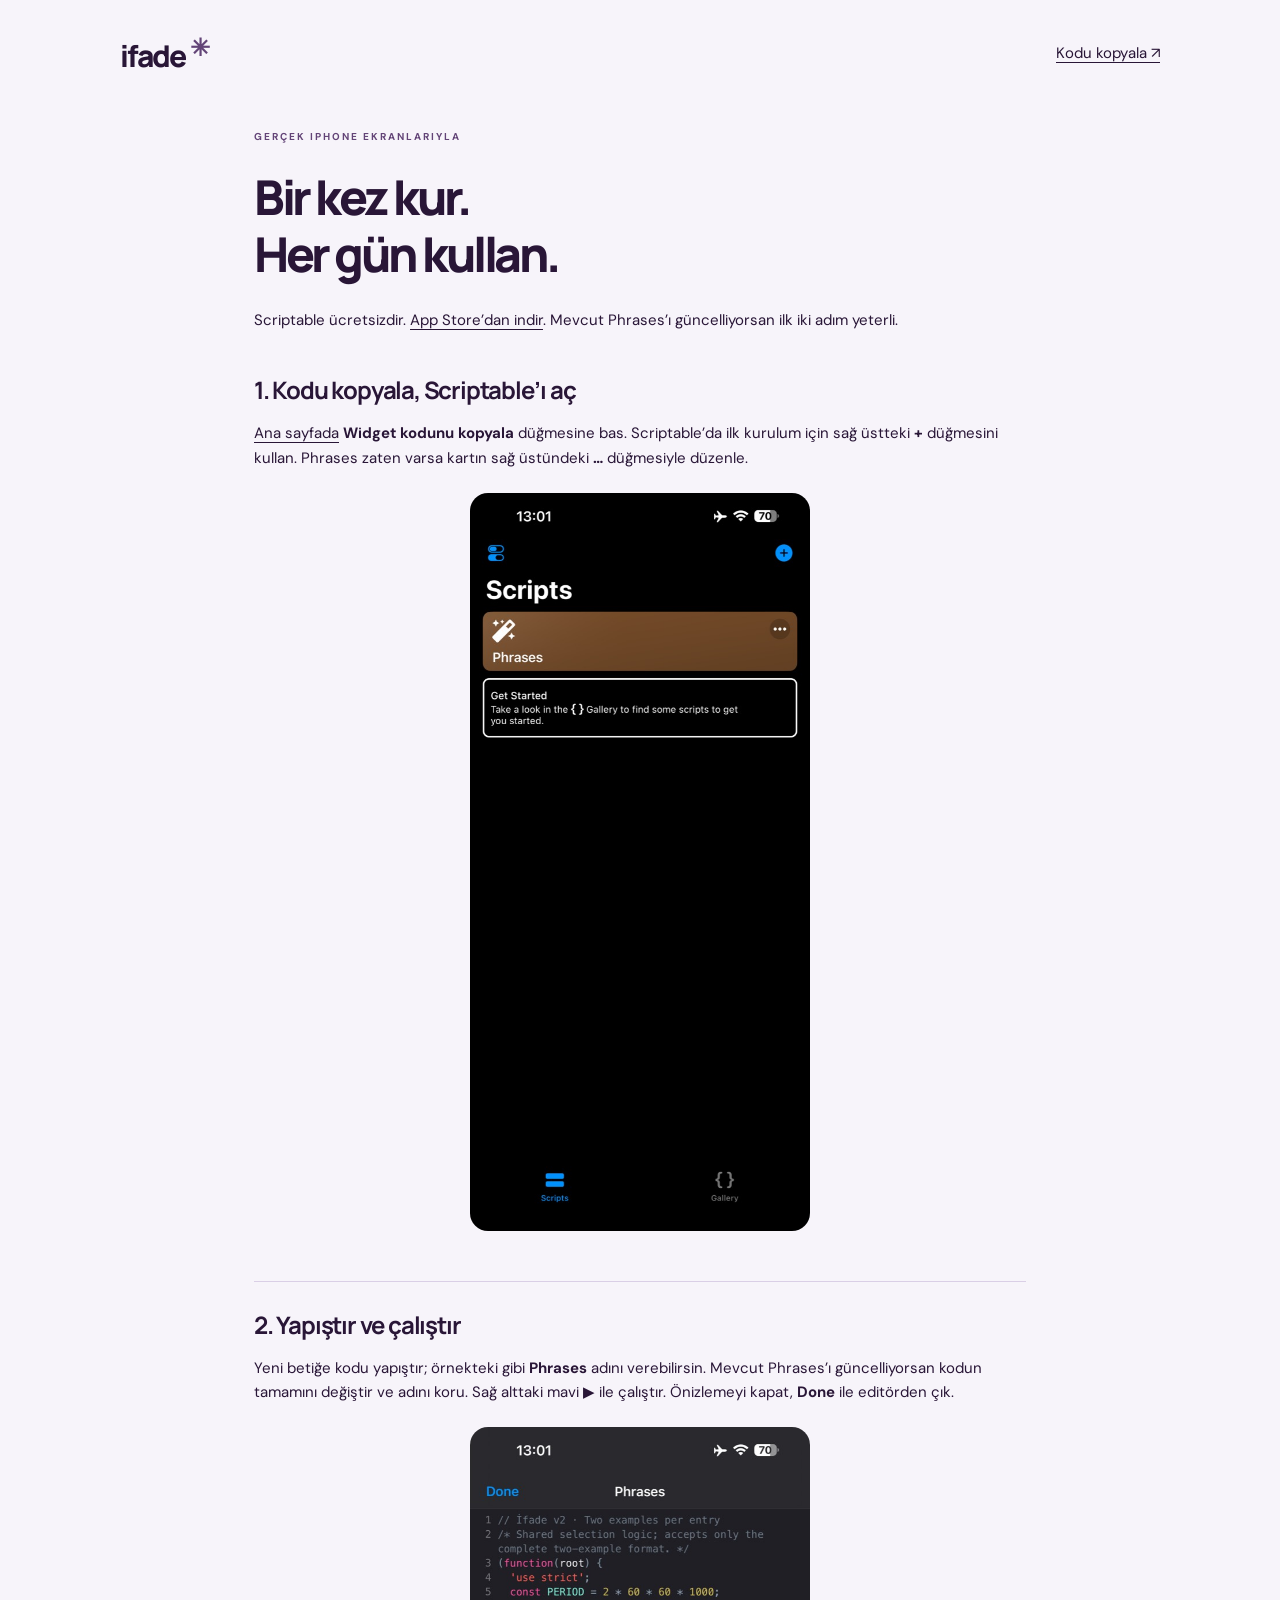
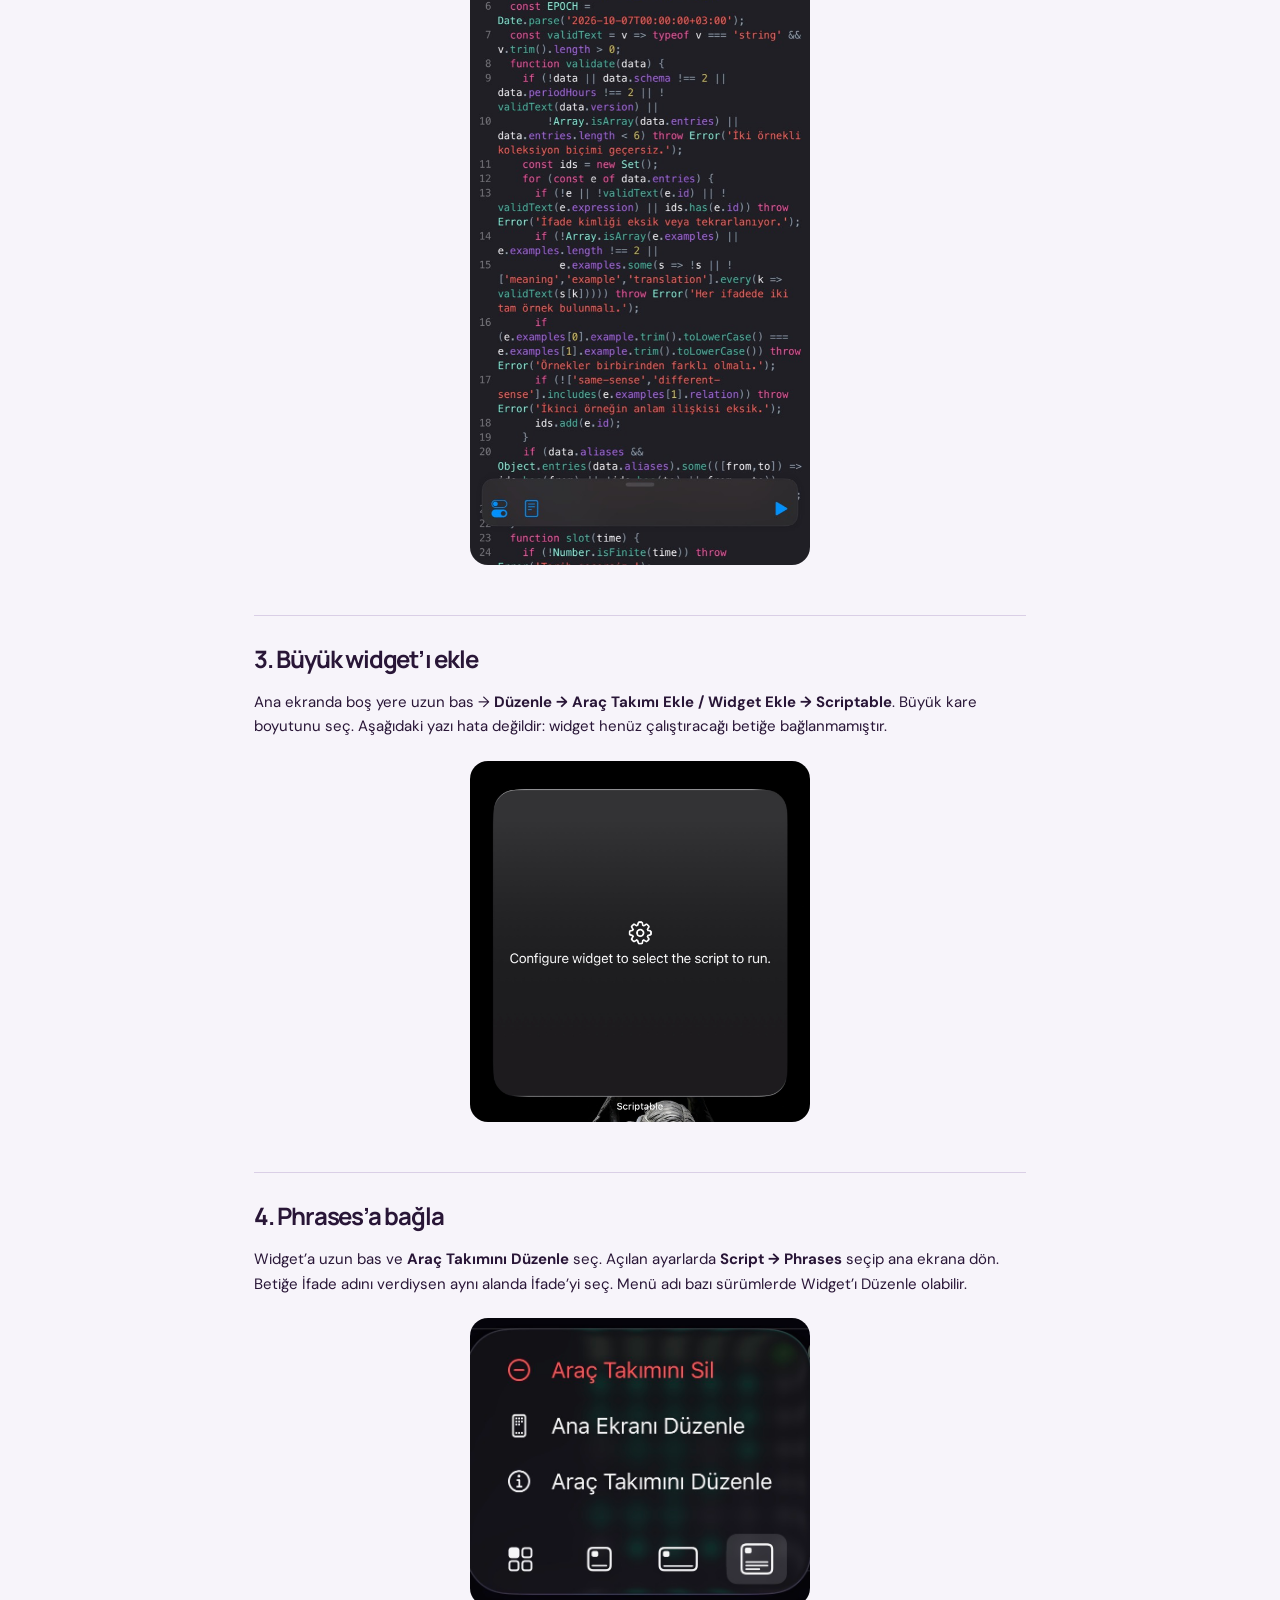
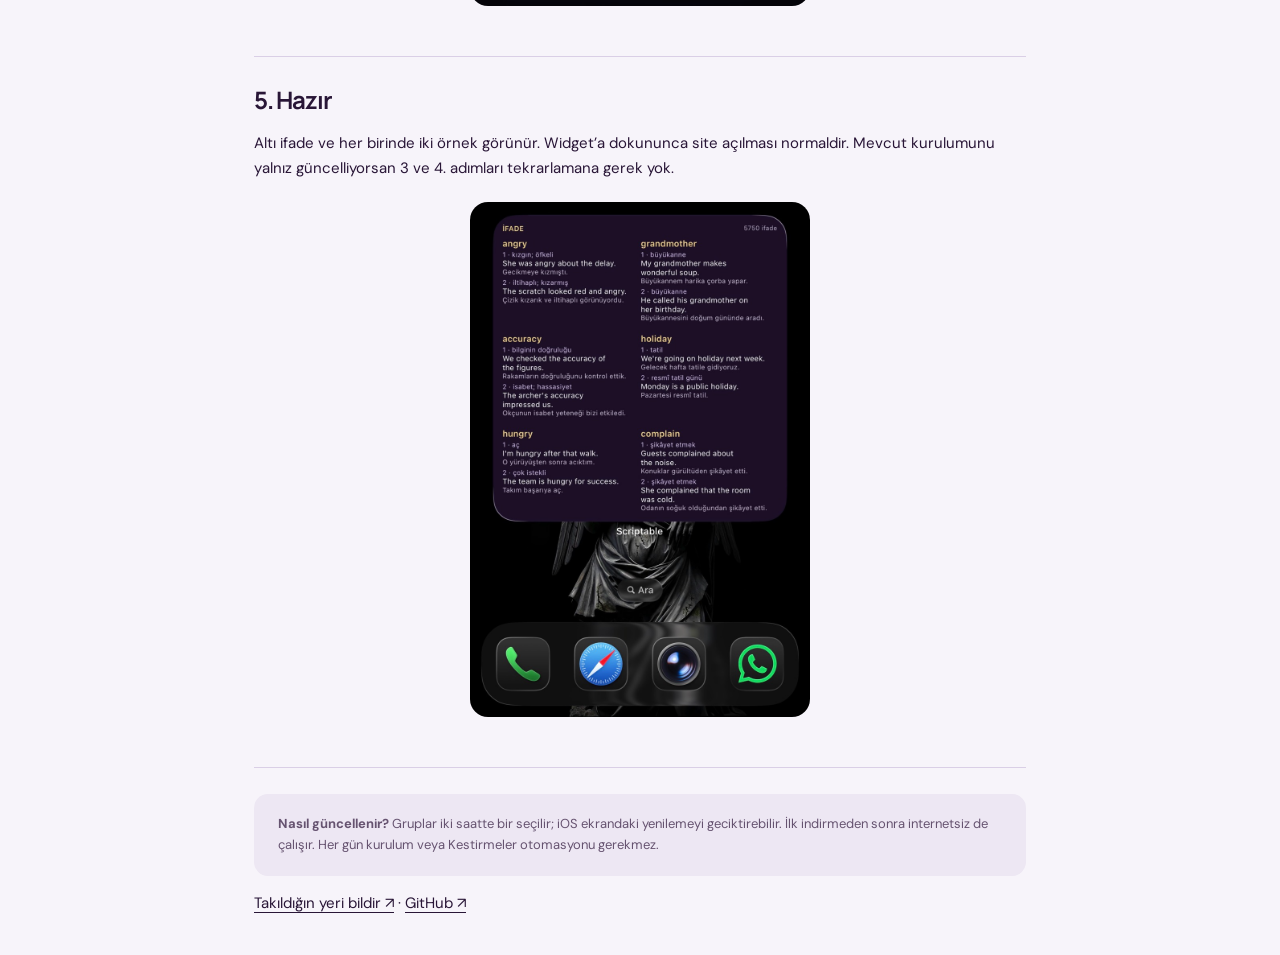
==== kurulum-gorselli.html @ 699767af "Add illustrated iPhone setup using real screenshots Add a five-step mobile guide, explain the unconf" ====
<!doctype html><html lang="tr"><head><meta charset="utf-8"><meta name="viewport" content="width=device-width,initial-scale=1"><title>İfade — Görselli iPhone kurulumu</title><link rel="stylesheet" href="widget-site-v2.css?v=20261010b"><style>main{max-width:820px;margin:auto;padding:24px}article{padding:28px 0;border-bottom:1px solid #dacfe6}article img{display:block;width:100%;max-width:340px;height:auto;border-radius:18px;margin:22px auto}p{line-height:1.65}h1{font-size:clamp(30px,6vw,48px);line-height:1.2}h2{font-size:24px}.note{margin-top:26px}</style></head><body><header class="nav"><a class="brand" href="./">ifade<sup>✳</sup></a><a href="./#kurulum">Kodu kopyala ↗</a></header><main><p class="eyebrow">GERÇEK IPHONE EKRANLARIYLA</p><h1>Bir kez kur.<br>Her gün kullan.</h1><p>Scriptable ücretsizdir. <a href="https://apps.apple.com/app/scriptable/id1405459188">App Store’dan indir</a>. Mevcut Phrases’ı güncelliyorsan ilk iki adım yeterli.</p><article><h2>1. Kodu kopyala, Scriptable’ı aç</h2><p><a href="./#kurulum">Ana sayfada</a> <strong>Widget kodunu kopyala</strong> düğmesine bas. Scriptable’da ilk kurulum için sağ üstteki <strong>+</strong> düğmesini kullan. Phrases zaten varsa kartın sağ üstündeki <strong>…</strong> düğmesiyle düzenle.</p><img src="setup-scripts.jpg" alt="Scriptable betik listesi: sağ üstte artı ve Phrases kartında üç nokta" loading="lazy"></article><article><h2>2. Yapıştır ve çalıştır</h2><p>Yeni betiğe kodu yapıştır; örnekteki gibi <strong>Phrases</strong> adını verebilirsin. Mevcut Phrases’ı güncelliyorsan kodun tamamını değiştir ve adını koru. Sağ alttaki mavi <strong>▶</strong> ile çalıştır. Önizlemeyi kapat, <strong>Done</strong> ile editörden çık.</p><img src="setup-editor.jpg" alt="Phrases kod editörü, Done ve sağ altta mavi çalıştır düğmesi" loading="lazy"></article><article><h2>3. Büyük widget’ı ekle</h2><p>Ana ekranda boş yere uzun bas → <strong>Düzenle → Araç Takımı Ekle / Widget Ekle → Scriptable</strong>. Büyük kare boyutunu seç. Aşağıdaki yazı hata değildir: widget henüz çalıştıracağı betiğe bağlanmamıştır.</p><img src="setup-unconfigured.jpg" alt="Script seçilmemiş büyük Scriptable widget’ı ve yapılandırma mesajı" loading="lazy"></article><article><h2>4. Phrases’a bağla</h2><p>Widget’a uzun bas ve <strong>Araç Takımını Düzenle</strong> seç. Açılan ayarlarda <strong>Script → Phrases</strong> seçip ana ekrana dön. Betiğe İfade adını verdiysen aynı alanda İfade’yi seç. Menü adı bazı sürümlerde Widget’ı Düzenle olabilir.</p><img src="setup-widget-menu.jpg" alt="Widget’a uzun basınca açılan Araç Takımını Düzenle menüsü" loading="lazy"></article><article><h2>5. Hazır</h2><p>Altı ifade ve her birinde iki örnek görünür. Widget’a dokununca site açılması normaldir. Mevcut kurulumunu yalnız güncelliyorsan 3 ve 4. adımları tekrarlamana gerek yok.</p><img src="widget-iphone.jpg" alt="iPhone ana ekranındaki çalışan altı ifadeli widget" loading="lazy"></article><aside class="note"><strong>Nasıl güncellenir?</strong> Gruplar iki saatte bir seçilir; iOS ekrandaki yenilemeyi geciktirebilir. İlk indirmeden sonra internetsiz de çalışır. Her gün kurulum veya Kestirmeler otomasyonu gerekmez.</aside><p><a href="./#geri-bildirim">Takıldığın yeri bildir ↗</a> · <a href="https://github.com/kuurtali/uc-ifade">GitHub ↗</a></p></main></body></html>
---- widget-site-v2.css ----
@import url('https://fonts.googleapis.com/css2?family=DM+Sans:wght@400;500;600;700&family=Manrope:wght@400;500;600;700;800&display=swap');
:root{--bg:#f7f4fa;--ink:#291637;--muted:#796b81;--purple:#634477;--gold:#edcf83;--line:#e2d9e9}*{box-sizing:border-box}html{scroll-behavior:smooth;scroll-padding-top:30px}body{margin:0;background:var(--bg);color:var(--ink);font:15px/1.6 'DM Sans',system-ui,sans-serif}a{color:inherit;text-underline-offset:4px}button,input,textarea{font:inherit}button,a{touch-action:manipulation}button{cursor:pointer}button:disabled{cursor:wait;opacity:.65}button:focus-visible,a:focus-visible,input:focus-visible,summary:focus-visible{outline:3px solid #a17cbb;outline-offset:5px}.nav,main,footer{max-width:1120px;margin:auto;padding:0 40px}.nav{display:flex;align-items:center;justify-content:space-between;height:105px}.brand{font:800 30px 'Manrope',sans-serif;letter-spacing:-2px;text-decoration:none}.brand sup{font-size:24px;color:var(--purple);margin-left:5px}.nav nav{display:flex;gap:28px;align-items:center}.nav nav>a{text-decoration:none;font-size:13px}.pill{padding:10px 18px;border:1px solid var(--line);border-radius:25px}.hero{display:grid;grid-template-columns:1.1fr 1fr;gap:70px;align-items:center;padding:60px 0 95px}.eyebrow{font-size:10px;font-weight:700;letter-spacing:2px;color:var(--purple);margin:0 0 22px}h1,h2,h3{font-family:'Manrope',sans-serif}h1{font-size:62px;line-height:1.12;letter-spacing:-3.5px;margin:0 0 25px;font-weight:800}h1 em{color:var(--purple);font-style:normal}.lede{max-width:420px;font-size:17px;color:var(--muted);line-height:1.8}.stats{display:flex;gap:34px;margin:28px 0}.stats div{display:flex;flex-direction:column}.stats strong{font:700 25px 'Manrope',sans-serif;letter-spacing:-1px}.stats span{font-size:11px;color:var(--muted);margin-top:6px}.primary,.secondary{display:inline-flex;align-items:center;justify-content:center;gap:30px;border-radius:12px;text-decoration:none;font-size:13px;font-weight:600;padding:14px 22px;border:0}.primary{color:#fff;background:var(--purple)}.primary:hover{background:#493157}.secondary{background:#ece5f2;color:var(--ink)}.fine{font-size:11px;color:var(--muted);margin:13px 0}.center{text-align:center}.preview-wrap{max-width:400px;width:100%;margin:auto}.preview-caption{display:flex;align-items:center;gap:7px;font-size:9px;letter-spacing:1.1px;font-weight:700;margin:0 7px 15px;color:var(--purple)}#slot-time{margin-left:auto;letter-spacing:0}.dot{width:5px;height:5px;background:#8f73a6;border-radius:50%}.widget-preview{background:#1c1129;border-radius:29px;padding:20px;color:#fff;box-shadow:0 22px 65px #42235e24}.widget-head{display:flex;justify-content:space-between;font-size:9px;color:#bcb0c9;margin-bottom:15px}.widget-head b{color:var(--gold);letter-spacing:1px}.six{display:grid;grid-template-columns:repeat(2,minmax(0,1fr));gap:18px}.mini-card{color:inherit;text-decoration:none;display:block;min-width:0}.mini-card h3{font:700 12px/1.35 'DM Sans',sans-serif;color:var(--gold);margin:0 0 3px}.mini-card p{font-size:10px;line-height:1.4;margin:0}.mini-card .meaning{color:#e3d8ed;margin-bottom:5px}.mini-card .translation{color:#c5b8d0;margin-top:2px}.preview-footer{display:flex;align-items:center;justify-content:center;gap:10px;margin-top:18px}.preview-footer button{border:0;background:transparent;color:var(--purple);font-size:12px;border-radius:9px;padding:7px 13px}.preview-footer button:hover{background:#ece5f2}.section{border-top:1px solid var(--line);padding:65px 0}.section-heading{max-width:650px;margin-bottom:35px}.section-heading .eyebrow{margin-bottom:12px}h2{font-size:32px;line-height:1.25;letter-spacing:-1.2px;margin:0 0 16px}.section-heading p:not(.eyebrow){color:var(--muted)}.steps{list-style:none;padding:0;margin:0}.steps li{display:grid;grid-template-columns:70px 1fr;gap:20px;padding:28px 0;border-top:1px solid var(--line)}.step-number{font:500 30px 'Manrope',sans-serif;color:#baa6c8}.steps h3{font-size:19px;margin:0 0 8px}.steps p{max-width:750px;color:var(--muted);margin:6px 0 16px}.steps strong{color:var(--ink)}.actions{display:flex;gap:20px;align-items:center;flex-wrap:wrap}.actions a{font-size:12px}.note{background:#ede7f3;padding:20px 24px;border-radius:14px;font-size:13px;color:#665370;margin-top:20px}.note a{white-space:nowrap}.faq{font-size:13px;margin-top:20px}summary{cursor:pointer;font-weight:600}#manual-copy{margin-top:12px;font-size:12px}textarea{width:100%;height:140px;font:11px monospace;display:block;margin:10px 0}.search-label{display:block;font-size:12px;margin-bottom:8px}#search{width:100%;border:1px solid var(--line);border-radius:12px;background:white;padding:15px 18px;color:var(--ink);font-size:15px}#search-status{font-size:12px;color:var(--muted)}.results{display:grid;grid-template-columns:repeat(3,minmax(0,1fr));gap:15px;margin:25px 0}.result{background:#fff;border:1px solid var(--line);border-radius:15px;padding:20px;cursor:pointer;text-align:left;color:var(--ink)}.result:hover{border-color:#a17cbb}.result .tag{font-size:9px;color:var(--muted);letter-spacing:1px}.result h3{font-size:17px;margin:8px 0 5px}.result p{font-size:13px;margin:0;color:var(--muted)}.credits{font-size:12px;color:var(--muted)}.credits h2{font-size:20px;color:var(--ink)}footer{border-top:1px solid var(--line);padding-top:30px;padding-bottom:35px;display:flex;align-items:center;justify-content:space-between;font-size:12px;color:var(--muted)}footer .brand{font-size:22px;color:var(--ink)}dialog{border:1px solid var(--line);border-radius:22px;padding:35px;max-width:520px;width:calc(100% - 30px);color:var(--ink);background:var(--bg)}dialog::backdrop{background:#160b24aa;backdrop-filter:blur(4px)}.close{position:absolute;right:15px;top:10px;border:0;background:transparent;font-size:27px;color:var(--purple)}dialog h2{margin:20px 0 8px}dialog .meaning{color:var(--purple);font-weight:600}dialog .example{font-size:20px;line-height:1.45;margin-top:25px}dialog .translation{color:var(--muted)}dialog .attribution{font-size:10px;overflow-wrap:anywhere;margin-top:28px}dialog .source{font-size:11px}#copy-status{color:var(--purple);font-size:12px}.error{color:#9d2836}
@media(max-width:760px){.nav,main,footer{padding-left:23px;padding-right:23px}.nav{height:80px}.nav nav{gap:17px}.nav nav>a{font-size:11px}.hero{grid-template-columns:1fr;gap:35px;padding:35px 0 55px}h1{font-size:52px}.lede{font-size:15px}.stats{gap:35px}.preview-wrap{max-width:380px}.section{padding:45px 0}h2{font-size:27px}.steps li{grid-template-columns:35px 1fr;gap:15px}.step-number{font-size:23px}.results{grid-template-columns:repeat(2,minmax(0,1fr));gap:10px}.result{padding:14px}.result h3{font-size:15px}.actions{gap:12px}.note{padding:18px}.six{gap:16px 14px}.widget-preview{padding:18px}.nav .pill{padding:9px 12px}footer{gap:12px}footer span:not(.brand){display:none}}
@media(prefers-reduced-motion:reduce){html{scroll-behavior:auto}}

.sample+.sample{margin-top:9px}.mini-card .meaning{font-size:9px;color:#d7c2eb;margin-bottom:2px}dialog{max-height:85vh;overflow:auto}dialog .sample+.sample{margin-top:24px;padding-top:15px;border-top:1px solid var(--line)}dialog .example{margin-top:8px}dialog .source{display:block;margin:10px 0}
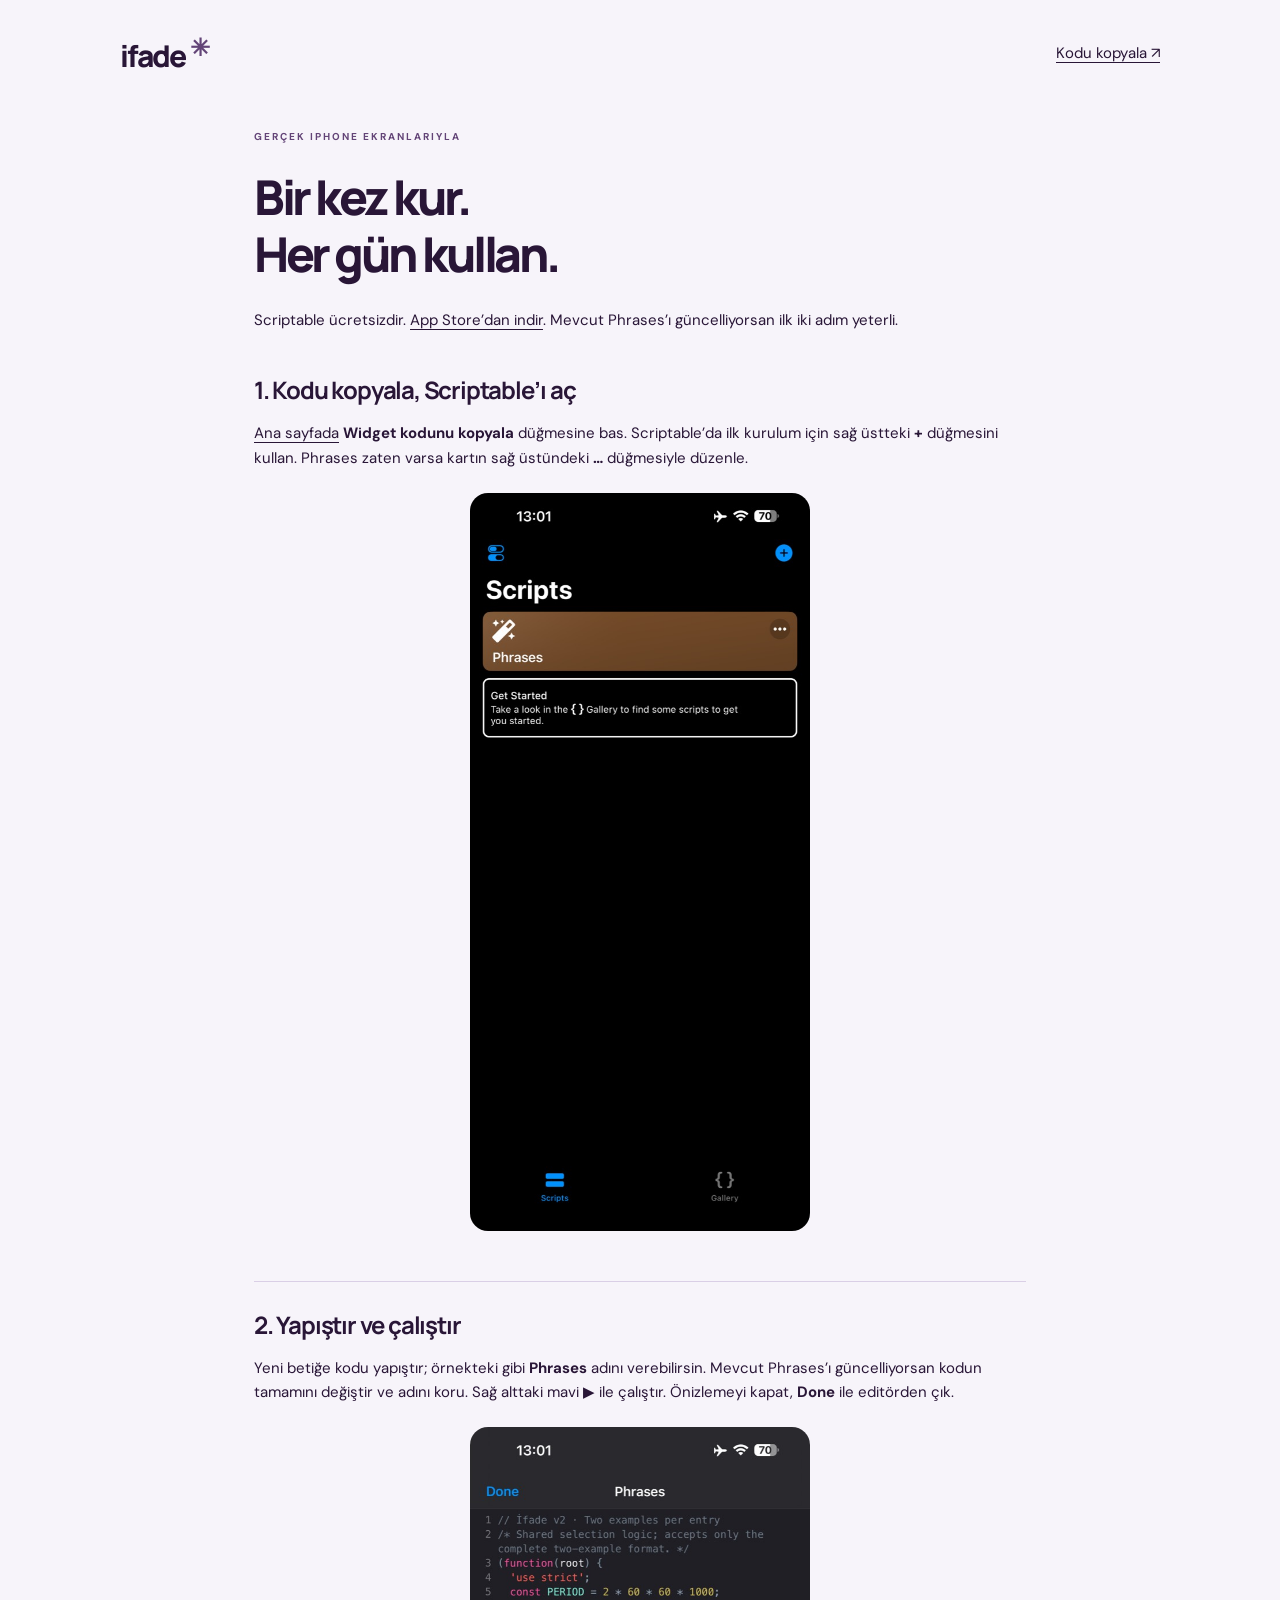
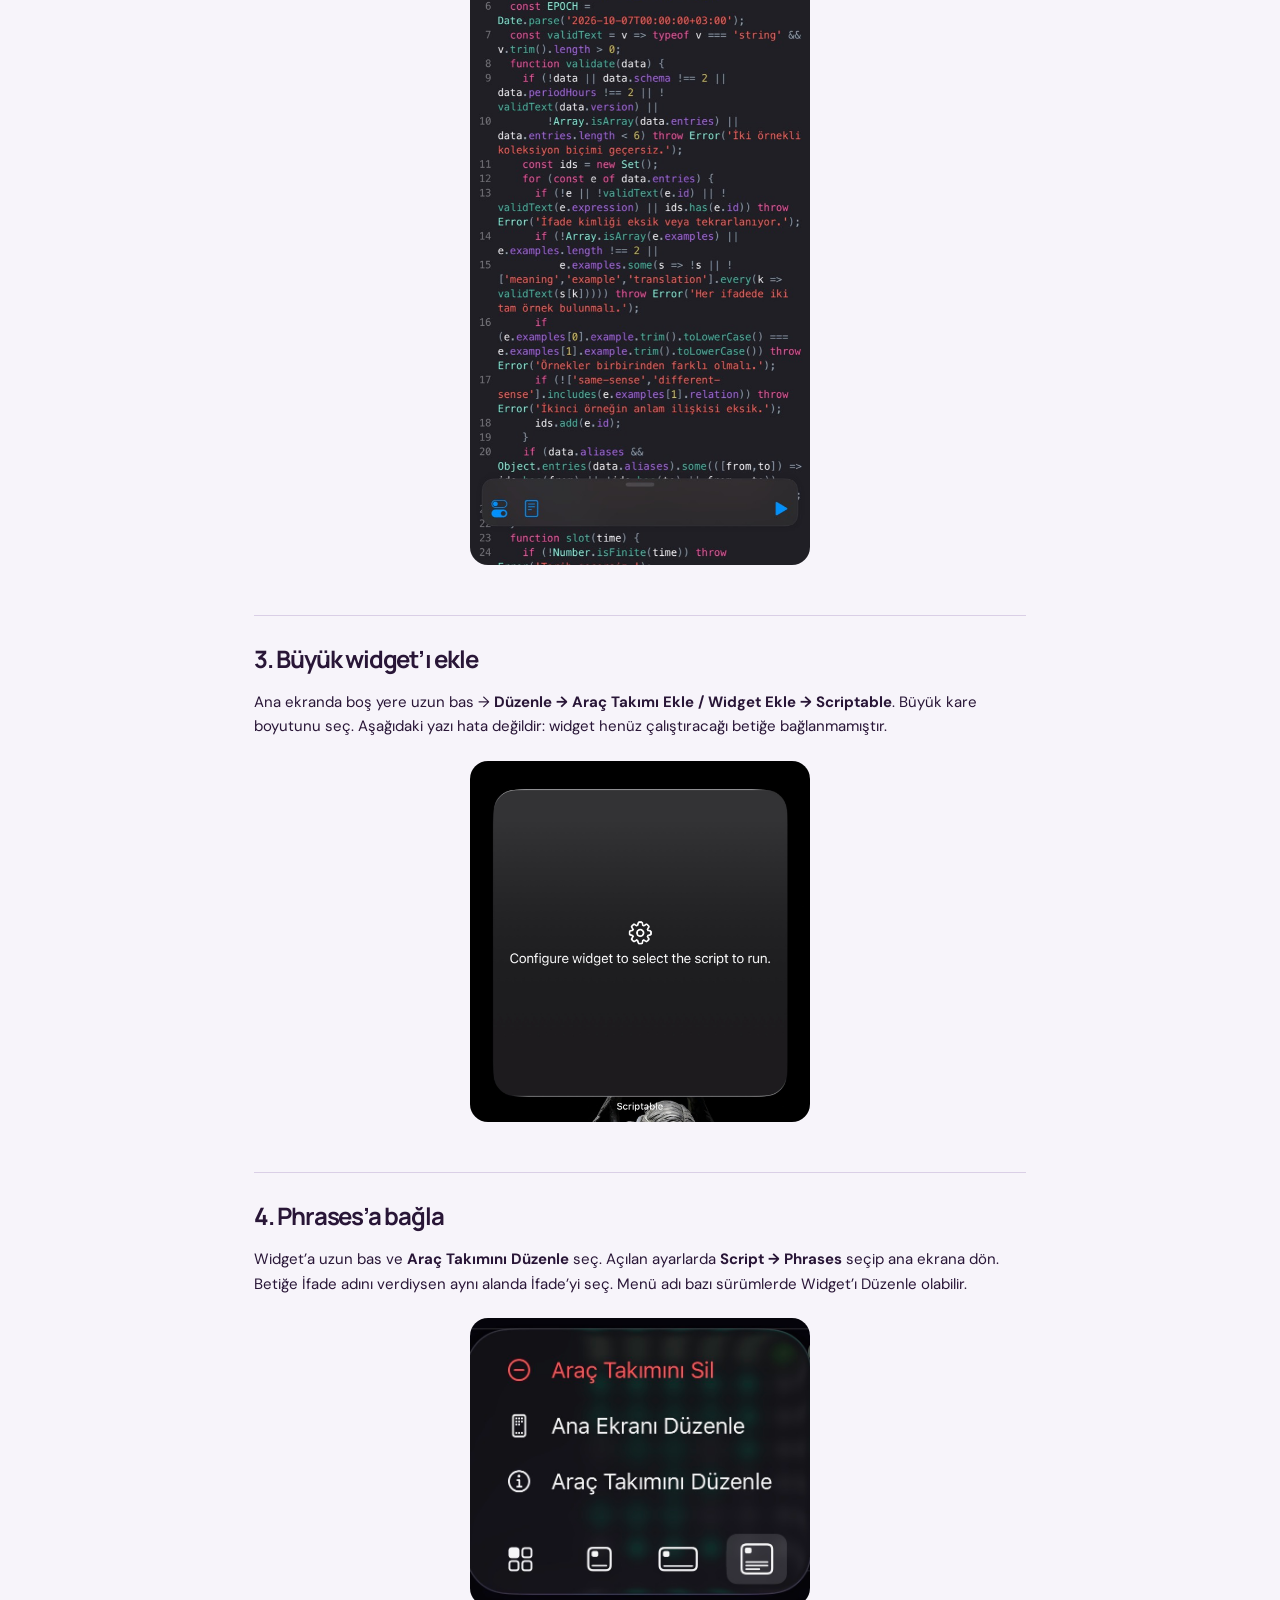
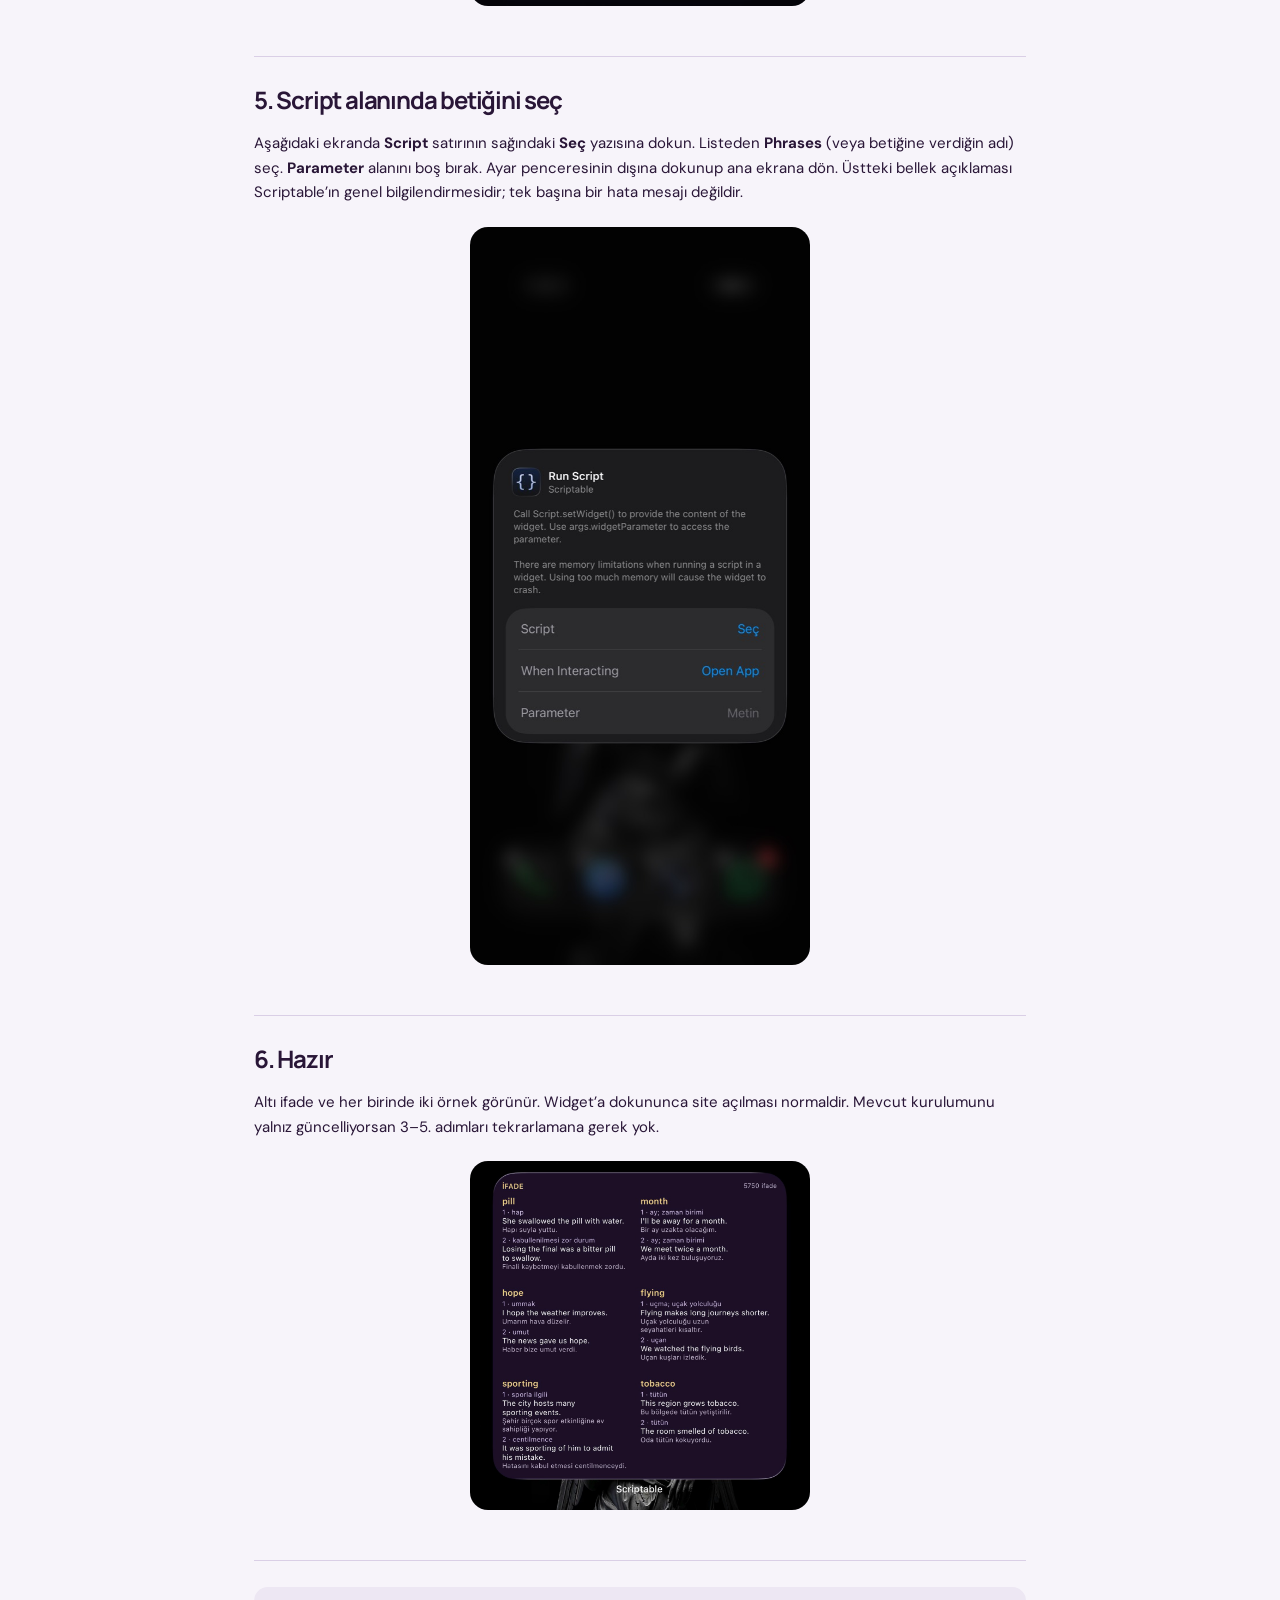
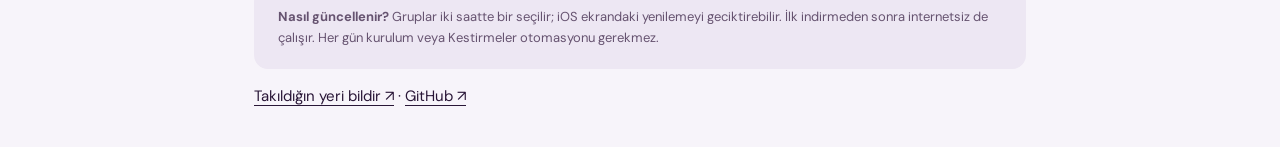
==== commit b2549b92: "Complete illustrated Scriptable setup with script selection" ====
--- a/kurulum-gorselli.html
+++ b/kurulum-gorselli.html
@@ -1 +1 @@
-<!doctype html><html lang="tr"><head><meta charset="utf-8"><meta name="viewport" content="width=device-width,initial-scale=1"><title>İfade — Görselli iPhone kurulumu</title><link rel="stylesheet" href="widget-site-v2.css?v=20261010b"><style>main{max-width:820px;margin:auto;padding:24px}article{padding:28px 0;border-bottom:1px solid #dacfe6}article img{display:block;width:100%;max-width:340px;height:auto;border-radius:18px;margin:22px auto}p{line-height:1.65}h1{font-size:clamp(30px,6vw,48px);line-height:1.2}h2{font-size:24px}.note{margin-top:26px}</style></head><body><header class="nav"><a class="brand" href="./">ifade<sup>✳</sup></a><a href="./#kurulum">Kodu kopyala ↗</a></header><main><p class="eyebrow">GERÇEK IPHONE EKRANLARIYLA</p><h1>Bir kez kur.<br>Her gün kullan.</h1><p>Scriptable ücretsizdir. <a href="https://apps.apple.com/app/scriptable/id1405459188">App Store’dan indir</a>. Mevcut Phrases’ı güncelliyorsan ilk iki adım yeterli.</p><article><h2>1. Kodu kopyala, Scriptable’ı aç</h2><p><a href="./#kurulum">Ana sayfada</a> <strong>Widget kodunu kopyala</strong> düğmesine bas. Scriptable’da ilk kurulum için sağ üstteki <strong>+</strong> düğmesini kullan. Phrases zaten varsa kartın sağ üstündeki <strong>…</strong> düğmesiyle düzenle.</p><img src="setup-scripts.jpg" alt="Scriptable betik listesi: sağ üstte artı ve Phrases kartında üç nokta" loading="lazy"></article><article><h2>2. Yapıştır ve çalıştır</h2><p>Yeni betiğe kodu yapıştır; örnekteki gibi <strong>Phrases</strong> adını verebilirsin. Mevcut Phrases’ı güncelliyorsan kodun tamamını değiştir ve adını koru. Sağ alttaki mavi <strong>▶</strong> ile çalıştır. Önizlemeyi kapat, <strong>Done</strong> ile editörden çık.</p><img src="setup-editor.jpg" alt="Phrases kod editörü, Done ve sağ altta mavi çalıştır düğmesi" loading="lazy"></article><article><h2>3. Büyük widget’ı ekle</h2><p>Ana ekranda boş yere uzun bas → <strong>Düzenle → Araç Takımı Ekle / Widget Ekle → Scriptable</strong>. Büyük kare boyutunu seç. Aşağıdaki yazı hata değildir: widget henüz çalıştıracağı betiğe bağlanmamıştır.</p><img src="setup-unconfigured.jpg" alt="Script seçilmemiş büyük Scriptable widget’ı ve yapılandırma mesajı" loading="lazy"></article><article><h2>4. Phrases’a bağla</h2><p>Widget’a uzun bas ve <strong>Araç Takımını Düzenle</strong> seç. Açılan ayarlarda <strong>Script → Phrases</strong> seçip ana ekrana dön. Betiğe İfade adını verdiysen aynı alanda İfade’yi seç. Menü adı bazı sürümlerde Widget’ı Düzenle olabilir.</p><img src="setup-widget-menu.jpg" alt="Widget’a uzun basınca açılan Araç Takımını Düzenle menüsü" loading="lazy"></article><article><h2>5. Hazır</h2><p>Altı ifade ve her birinde iki örnek görünür. Widget’a dokununca site açılması normaldir. Mevcut kurulumunu yalnız güncelliyorsan 3 ve 4. adımları tekrarlamana gerek yok.</p><img src="widget-iphone.jpg" alt="iPhone ana ekranındaki çalışan altı ifadeli widget" loading="lazy"></article><aside class="note"><strong>Nasıl güncellenir?</strong> Gruplar iki saatte bir seçilir; iOS ekrandaki yenilemeyi geciktirebilir. İlk indirmeden sonra internetsiz de çalışır. Her gün kurulum veya Kestirmeler otomasyonu gerekmez.</aside><p><a href="./#geri-bildirim">Takıldığın yeri bildir ↗</a> · <a href="https://github.com/kuurtali/uc-ifade">GitHub ↗</a></p></main></body></html>+<!doctype html><html lang="tr"><head><meta charset="utf-8"><meta name="viewport" content="width=device-width,initial-scale=1"><title>İfade — Görselli iPhone kurulumu</title><link rel="stylesheet" href="widget-site-v2.css?v=20261010b"><style>main{max-width:820px;margin:auto;padding:24px}article{padding:28px 0;border-bottom:1px solid #dacfe6}article img{display:block;width:100%;max-width:340px;height:auto;border-radius:18px;margin:22px auto}p{line-height:1.65}h1{font-size:clamp(30px,6vw,48px);line-height:1.2}h2{font-size:24px}.note{margin-top:26px}</style></head><body><header class="nav"><a class="brand" href="./">ifade<sup>✳</sup></a><a href="./#kurulum">Kodu kopyala ↗</a></header><main><p class="eyebrow">GERÇEK IPHONE EKRANLARIYLA</p><h1>Bir kez kur.<br>Her gün kullan.</h1><p>Scriptable ücretsizdir. <a href="https://apps.apple.com/app/scriptable/id1405459188">App Store’dan indir</a>. Mevcut Phrases’ı güncelliyorsan ilk iki adım yeterli.</p><article id="adim-1"><h2>1. Kodu kopyala, Scriptable’ı aç</h2><p><a href="./#kurulum">Ana sayfada</a> <strong>Widget kodunu kopyala</strong> düğmesine bas. Scriptable’da ilk kurulum için sağ üstteki <strong>+</strong> düğmesini kullan. Phrases zaten varsa kartın sağ üstündeki <strong>…</strong> düğmesiyle düzenle.</p><img src="setup-scripts.jpg" alt="Scriptable betik listesi: sağ üstte artı ve Phrases kartında üç nokta" loading="lazy"></article><article id="adim-2"><h2>2. Yapıştır ve çalıştır</h2><p>Yeni betiğe kodu yapıştır; örnekteki gibi <strong>Phrases</strong> adını verebilirsin. Mevcut Phrases’ı güncelliyorsan kodun tamamını değiştir ve adını koru. Sağ alttaki mavi <strong>▶</strong> ile çalıştır. Önizlemeyi kapat, <strong>Done</strong> ile editörden çık.</p><img src="setup-editor.jpg" alt="Phrases kod editörü, Done ve sağ altta mavi çalıştır düğmesi" loading="lazy"></article><article id="adim-3"><h2>3. Büyük widget’ı ekle</h2><p>Ana ekranda boş yere uzun bas → <strong>Düzenle → Araç Takımı Ekle / Widget Ekle → Scriptable</strong>. Büyük kare boyutunu seç. Aşağıdaki yazı hata değildir: widget henüz çalıştıracağı betiğe bağlanmamıştır.</p><img src="setup-unconfigured.jpg" alt="Script seçilmemiş büyük Scriptable widget’ı ve yapılandırma mesajı" loading="lazy"></article><article id="adim-4"><h2>4. Phrases’a bağla</h2><p>Widget’a uzun bas ve <strong>Araç Takımını Düzenle</strong> seç. Açılan ayarlarda <strong>Script → Phrases</strong> seçip ana ekrana dön. Betiğe İfade adını verdiysen aynı alanda İfade’yi seç. Menü adı bazı sürümlerde Widget’ı Düzenle olabilir.</p><img src="setup-widget-menu.jpg" alt="Widget’a uzun basınca açılan Araç Takımını Düzenle menüsü" loading="lazy"></article><article id="adim-5"><h2>5. Script alanında betiğini seç</h2><p>Aşağıdaki ekranda <strong>Script</strong> satırının sağındaki <strong>Seç</strong> yazısına dokun. Listeden <strong>Phrases</strong> (veya betiğine verdiğin adı) seç. <strong>Parameter</strong> alanını boş bırak. Ayar penceresinin dışına dokunup ana ekrana dön. Üstteki bellek açıklaması Scriptable’ın genel bilgilendirmesidir; tek başına bir hata mesajı değildir.</p><img src="setup-script-select.jpg" alt="Scriptable widget ayarları: Script satırında Seç, When Interacting ve Parameter alanları" loading="lazy"></article><article id="adim-6"><h2>6. Hazır</h2><p>Altı ifade ve her birinde iki örnek görünür. Widget’a dokununca site açılması normaldir. Mevcut kurulumunu yalnız güncelliyorsan 3–5. adımları tekrarlamana gerek yok.</p><img src="widget-iphone-second.jpg" alt="iPhone ana ekranında pill, month, hope, flying, sporting ve tobacco ifadelerinin ikişer örnekle görünümü" loading="lazy"></article><aside class="note"><strong>Nasıl güncellenir?</strong> Gruplar iki saatte bir seçilir; iOS ekrandaki yenilemeyi geciktirebilir. İlk indirmeden sonra internetsiz de çalışır. Her gün kurulum veya Kestirmeler otomasyonu gerekmez.</aside><p><a href="./#geri-bildirim">Takıldığın yeri bildir ↗</a> · <a href="https://github.com/kuurtali/uc-ifade">GitHub ↗</a></p></main></body></html>
